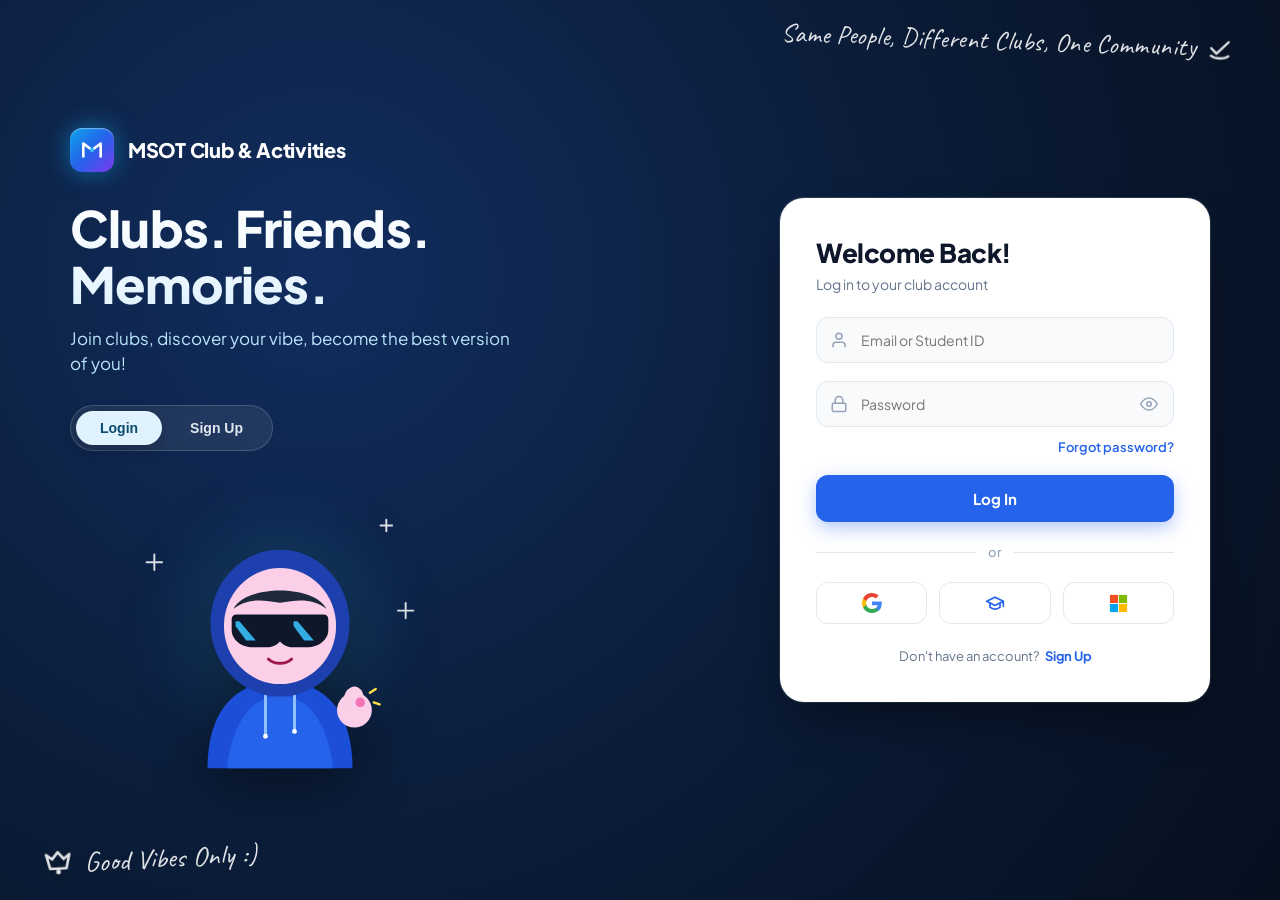
==== frontend/index.html @ 49da8acc "Initial commit: MSOT portal backend and student dashboard" ====
<!DOCTYPE html>
<html lang="en">
<head>
  <meta charset="UTF-8" />
  <meta name="viewport" content="width=device-width, initial-scale=1.0" />
  <title>MSOT Club & Activities — Portal</title>
  <link rel="preconnect" href="https://fonts.googleapis.com">
  <link rel="preconnect" href="https://fonts.gstatic.com" crossorigin>
  <link href="https://fonts.googleapis.com/css2?family=Caveat:wght@600;700&family=Plus+Jakarta+Sans:wght@400;500;600;700;800&display=swap" rel="stylesheet">
  <style>
    :root {
      --bg-dark-1: #112d5e;
      --bg-dark-2: #0b1d3a;
      --bg-dark-3: #060f1e;
      --accent-blue: #2563eb;
      --accent-blue-hover: #1d4ed8;
      --accent-cyan: #38bdf8;
      --text-muted: #64748b;
      --card-bg: #ffffff;
    }

    * {
      box-sizing: border-box;
      margin: 0;
      padding: 0;
    }

    body {
      font-family: 'Plus Jakarta Sans', -apple-system, BlinkMacSystemFont, sans-serif;
      min-height: 100vh;
      background: radial-gradient(circle at 25% 30%, var(--bg-dark-1) 0%, var(--bg-dark-2) 48%, var(--bg-dark-3) 100%);
      color: #ffffff;
      display: flex;
      align-items: center;
      justify-content: center;
      padding: 28px 20px;
      position: relative;
      overflow-x: hidden;
    }

    /* Ambient Hand-drawn Chalk Accents */
    .doodle {
      position: absolute;
      font-family: 'Caveat', cursive;
      color: rgba(255, 255, 255, 0.88);
      pointer-events: none;
      user-select: none;
      z-index: 1;
    }

    .doodle-top-right {
      top: 24px;
      right: 48px;
      font-size: 26px;
      letter-spacing: 0.5px;
      display: flex;
      align-items: center;
      gap: 10px;
      transform: rotate(2deg);
    }

    .doodle-bottom-left {
      bottom: 24px;
      left: 44px;
      font-size: 28px;
      display: flex;
      align-items: center;
      gap: 12px;
      transform: rotate(-3deg);
    }

    .doodle svg {
      filter: drop-shadow(0 2px 4px rgba(0,0,0,0.3));
    }

    /* Main Container Split */
    .portal-container {
      width: 100%;
      max-width: 1140px;
      display: grid;
      grid-template-columns: 1.15fr 0.95fr;
      gap: 48px;
      align-items: center;
      position: relative;
      z-index: 2;
    }

    /* Left Showcase Section */
    .showcase-section {
      display: flex;
      flex-direction: column;
      gap: 28px;
      padding-right: 12px;
    }

    /* Modern Geometric Emblem (No Cat Face) */
    .brand-header {
      display: flex;
      align-items: center;
      gap: 14px;
    }

    .brand-logo {
      width: 44px;
      height: 44px;
      background: linear-gradient(135deg, #0ea5e9 0%, #2563eb 50%, #7c3aed 100%);
      border-radius: 12px;
      display: flex;
      align-items: center;
      justify-content: center;
      box-shadow: 0 0 24px rgba(14, 165, 233, 0.55), inset 0 1px 1px rgba(255, 255, 255, 0.4);
      flex-shrink: 0;
    }

    .brand-title {
      font-size: 20px;
      font-weight: 800;
      letter-spacing: -0.3px;
      color: #ffffff;
    }

    .headline-block h1 {
      font-size: clamp(34px, 4.4vw, 50px);
      font-weight: 800;
      line-height: 1.12;
      letter-spacing: -0.8px;
      margin-bottom: 14px;
      background: linear-gradient(180deg, #ffffff 0%, #e0f2fe 100%);
      -webkit-background-clip: text;
      -webkit-text-fill-color: transparent;
    }

    .headline-block p {
      font-size: 17px;
      color: #bae6fd;
      line-height: 1.5;
      max-width: 460px;
    }

    /* Segmented Pill Switcher */
    .pill-switcher {
      display: inline-flex;
      background: rgba(255, 255, 255, 0.08);
      backdrop-filter: blur(8px);
      padding: 5px;
      border-radius: 9999px;
      border: 1px solid rgba(255, 255, 255, 0.16);
      width: fit-content;
      gap: 4px;
    }

    .pill-btn {
      padding: 9px 24px;
      border-radius: 9999px;
      font-size: 14px;
      font-weight: 700;
      border: none;
      cursor: pointer;
      transition: all 0.22s ease;
      color: #e2e8f0;
      background: transparent;
    }

    .pill-btn.active {
      background: #e0f2fe;
      color: #0c4a6e;
      box-shadow: 0 4px 14px rgba(0, 0, 0, 0.22);
    }

    /* Stylized Hoodie Mascot */
    .mascot-wrapper {
      position: relative;
      width: 100%;
      max-width: 420px;
      height: 290px;
      display: flex;
      align-items: center;
      justify-content: center;
      margin-top: 4px;
    }

    .mascot-glow {
      position: absolute;
      width: 250px;
      height: 250px;
      background: radial-gradient(circle, rgba(56, 189, 248, 0.32) 0%, rgba(37, 99, 235, 0) 70%);
      filter: blur(28px);
      z-index: 0;
    }

    .mascot-svg {
      position: relative;
      z-index: 1;
      width: 100%;
      height: 100%;
      filter: drop-shadow(0 16px 28px rgba(0, 0, 0, 0.45));
    }

    /* Right Auth Card */
    .auth-card {
      background: var(--card-bg);
      border-radius: 24px;
      padding: 38px 36px;
      color: #0f172a;
      box-shadow: 0 24px 50px -10px rgba(0, 0, 0, 0.42), 0 0 1px 1px rgba(255, 255, 255, 0.15);
      width: 100%;
      max-width: 430px;
      margin-left: auto;
    }

    .auth-header {
      margin-bottom: 24px;
    }

    .auth-header h2 {
      font-size: 26px;
      font-weight: 800;
      color: #0f172a;
      letter-spacing: -0.5px;
      margin-bottom: 6px;
    }

    .auth-header p {
      font-size: 14px;
      color: var(--text-muted);
    }

    /* Form Inputs */
    .form-group {
      margin-bottom: 18px;
    }

    .input-wrapper {
      position: relative;
      display: flex;
      align-items: center;
    }

    .input-icon {
      position: absolute;
      left: 14px;
      color: #94a3b8;
      pointer-events: none;
      display: flex;
      align-items: center;
    }

    .form-input {
      width: 100%;
      padding: 13px 42px 13px 44px;
      font-size: 14px;
      font-family: inherit;
      border: 1.5px solid #e2e8f0;
      border-radius: 12px;
      outline: none;
      background: #f8fafc;
      color: #0f172a;
      transition: all 0.2s ease;
    }

    .form-input:focus {
      background: #ffffff;
      border-color: var(--accent-blue);
      box-shadow: 0 0 0 4px rgba(37, 99, 235, 0.12);
    }

    .toggle-password {
      position: absolute;
      right: 12px;
      background: none;
      border: none;
      color: #94a3b8;
      cursor: pointer;
      display: flex;
      align-items: center;
      padding: 4px;
      transition: color 0.2s ease;
    }

    .toggle-password:hover {
      color: #475569;
    }

    .forgot-link-wrap {
      display: flex;
      justify-content: flex-end;
      margin-top: -6px;
      margin-bottom: 20px;
    }

    .forgot-link {
      font-size: 13px;
      font-weight: 600;
      color: var(--accent-blue);
      text-decoration: none;
      transition: color 0.18s;
    }

    .forgot-link:hover {
      color: var(--accent-blue-hover);
      text-decoration: underline;
    }

    /* Primary Submit Button */
    .submit-btn {
      width: 100%;
      padding: 14px;
      background: var(--accent-blue);
      color: #ffffff;
      border: none;
      border-radius: 12px;
      font-size: 15px;
      font-weight: 700;
      font-family: inherit;
      cursor: pointer;
      box-shadow: 0 6px 18px rgba(37, 99, 235, 0.35);
      transition: all 0.2s ease;
    }

    .submit-btn:hover {
      background: var(--accent-blue-hover);
      transform: translateY(-1px);
      box-shadow: 0 8px 22px rgba(37, 99, 235, 0.45);
    }

    .submit-btn:active {
      transform: translateY(0);
    }

    /* Divider */
    .divider {
      display: flex;
      align-items: center;
      gap: 12px;
      margin: 22px 0;
      color: #94a3b8;
      font-size: 13px;
      font-weight: 500;
    }

    .divider::before,
    .divider::after {
      content: "";
      flex: 1;
      height: 1px;
      background: #e2e8f0;
    }

    /* Social Auth Icons */
    .social-auth-grid {
      display: grid;
      grid-template-columns: repeat(3, 1fr);
      gap: 12px;
      margin-bottom: 24px;
    }

    .social-btn {
      display: flex;
      align-items: center;
      justify-content: center;
      padding: 10px 0;
      border-radius: 12px;
      border: 1.5px solid #e2e8f0;
      background: #ffffff;
      cursor: pointer;
      transition: all 0.2s ease;
    }

    .social-btn:hover {
      background: #f8fafc;
      border-color: #cbd5e1;
      transform: translateY(-1px);
    }

    /* Footer Switch Link */
    .card-footer {
      text-align: center;
      font-size: 13px;
      color: var(--text-muted);
    }

    .card-footer a {
      color: var(--accent-blue);
      text-decoration: none;
      font-weight: 700;
      margin-left: 4px;
    }

    .card-footer a:hover {
      text-decoration: underline;
    }

    /* Responsive Queries */
    @media (max-width: 960px) {
      body {
        padding: 60px 16px 40px;
      }
      .portal-container {
        grid-template-columns: 1fr;
        gap: 36px;
      }
      .showcase-section {
        align-items: center;
        text-align: center;
        padding-right: 0;
      }
      .brand-header {
        justify-content: center;
      }
      .headline-block p {
        margin: 0 auto;
      }
      .pill-switcher {
        margin: 0 auto;
      }
      .mascot-wrapper {
        height: 220px;
      }
      .auth-card {
        margin: 0 auto;
      }
      .doodle-top-right {
        top: 14px;
        right: 18px;
        font-size: 20px;
      }
      .doodle-bottom-left {
        display: none;
      }
    }
  </style>
</head>
<body>

  <!-- Top Right Chalk Doodle -->
  <div class="doodle doodle-top-right">
    <span>Same People, Different Clubs, One Community</span>
    <svg width="26" height="26" viewBox="0 0 24 24" fill="none" stroke="currentColor" stroke-width="2.2" stroke-linecap="round" stroke-linejoin="round">
      <path d="M20 6L9 17l-5-5"/>
      <path d="M4 19c4 3 12 3 16 0"/>
    </svg>
  </div>

  <!-- Bottom Left Chalk Doodle -->
  <div class="doodle doodle-bottom-left">
    <svg width="28" height="28" viewBox="0 0 24 24" fill="none" stroke="currentColor" stroke-width="2.2" stroke-linecap="round" stroke-linejoin="round">
      <path d="M2 4l3 12h14l3-12-5 4-5-6-5 6-5-4z"/>
      <circle cx="12" cy="19" r="1"/>
    </svg>
    <span>Good Vibes Only :)</span>
  </div>

  <main class="portal-container">
    <!-- Left Hero & Branding -->
    <section class="showcase-section">
      <!-- Clean Geometric MSOT Tech Emblem -->
      <div class="brand-header">
        <div class="brand-logo" aria-label="MSOT Logo">
          <svg width="26" height="26" viewBox="0 0 24 24" fill="none">
            <path d="M4 18V6L12 12L20 6V18" stroke="#ffffff" stroke-width="2.4" stroke-linecap="round" stroke-linejoin="round"/>
            <circle cx="12" cy="12" r="2" fill="#38bdf8"/>
          </svg>
        </div>
        <span class="brand-title">MSOT Club & Activities</span>
      </div>

      <div class="headline-block">
        <h1>Clubs. Friends.<br>Memories.</h1>
        <p>Join clubs, discover your vibe, become the best version of you!</p>
      </div>

      <!-- Segmented Pill Switcher -->
      <div class="pill-switcher" role="tablist">
        <button id="tabLogin" class="pill-btn active" onclick="switchMode('login')">Login</button>
        <button id="tabSignup" class="pill-btn" onclick="switchMode('signup')">Sign Up</button>
      </div>

      <!-- Vector Mascot: Cool Student wearing Sunglasses & Hoodie -->
      <div class="mascot-wrapper">
        <div class="mascot-glow"></div>
        <svg class="mascot-svg" viewBox="0 0 400 300" fill="none" xmlns="http://www.w3.org/2000/svg">
          <!-- Sparkle Accents -->
          <g stroke="#ffffff" stroke-width="2" stroke-linecap="round" opacity="0.85">
            <path d="M70 90V74M62 82H78" />
            <path d="M330 140V124M322 132H338" />
            <path d="M310 50V38M304 44H316" />
          </g>

          <!-- Hoodie Torso -->
          <path d="M125 295C125 240 150 205 200 205C250 205 275 240 275 295H125Z" fill="#1d4ed8"/>
          <path d="M145 295C150 250 170 220 200 220C230 220 250 250 255 295H145Z" fill="#2563eb"/>

          <!-- Drawstrings -->
          <path d="M185 220V260" stroke="#93c5fd" stroke-width="3" stroke-linecap="round"/>
          <path d="M215 220V255" stroke="#93c5fd" stroke-width="3" stroke-linecap="round"/>
          <circle cx="185" cy="262" r="2.5" fill="#ffffff"/>
          <circle cx="215" cy="257" r="2.5" fill="#ffffff"/>

          <!-- Head & Hood -->
          <ellipse cx="200" cy="145" rx="72" ry="76" fill="#1e40af"/>
          <ellipse cx="200" cy="148" rx="58" ry="60" fill="#fbcfe8"/>

          <!-- Hair Fringe -->
          <path d="M152 130C165 105 235 105 248 130C235 120 220 120 200 124C180 120 165 120 152 130Z" fill="#1e293b"/>

          <!-- Sunglasses -->
          <path d="M155 136H245C248 136 250 138 250 141V152C250 162 240 170 228 170H214C206 170 202 166 200 164C198 166 194 170 186 170H172C160 170 150 162 150 152V141C150 138 152 136 155 136Z" fill="#0f172a"/>
          <!-- Lens Reflections -->
          <path d="M158 143L175 163H165L154 148V143H158Z" fill="#38bdf8" opacity="0.9"/>
          <path d="M218 143L235 163H225L214 148V143H218Z" fill="#38bdf8" opacity="0.9"/>

          <!-- Confident Grin -->
          <path d="M188 182C194 188 206 188 212 182" stroke="#9d174d" stroke-width="3" stroke-linecap="round"/>

          <!-- Thumbs-up Hand -->
          <g transform="translate(255, 205)">
            <ellipse cx="22" cy="30" rx="18" ry="18" fill="#fbcfe8"/>
            <path d="M16 20C16 10 24 8 26 14L28 24" stroke="#fbcfe8" stroke-width="10" stroke-linecap="round"/>
            <circle cx="28" cy="22" r="5" fill="#f472b6"/>
            <!-- Sparkles off thumb -->
            <path d="M38 12L44 8M42 22L48 24" stroke="#fde047" stroke-width="2.5" stroke-linecap="round"/>
          </g>
        </svg>
      </div>
    </section>

    <!-- Right White Auth Card -->
    <section class="auth-card" aria-label="Authentication Form">
      <div class="auth-header">
        <h2 id="cardTitle">Welcome Back!</h2>
        <p id="cardSubtitle">Log in to your club account</p>
      </div>

      <form id="authForm" onsubmit="handleFormSubmit(event)">
        <!-- Email or Student ID -->
        <div class="form-group">
          <div class="input-wrapper">
            <span class="input-icon">
              <svg width="18" height="18" viewBox="0 0 24 24" fill="none" stroke="currentColor" stroke-width="2" stroke-linecap="round" stroke-linejoin="round">
                <path d="M20 21v-2a4 4 0 0 0-4-4H8a4 4 0 0 0-4 4v2"></path>
                <circle cx="12" cy="7" r="4"></circle>
              </svg>
            </span>
            <input type="text" id="credentialInput" class="form-input" placeholder="Email or Student ID" required autocomplete="username" />
          </div>
        </div>

        <!-- Password -->
        <div class="form-group">
          <div class="input-wrapper">
            <span class="input-icon">
              <svg width="18" height="18" viewBox="0 0 24 24" fill="none" stroke="currentColor" stroke-width="2" stroke-linecap="round" stroke-linejoin="round">
                <rect x="3" y="11" width="18" height="11" rx="2" ry="2"></rect>
                <path d="M7 11V7a5 5 0 0 1 10 0v4"></path>
              </svg>
            </span>
            <input type="password" id="passwordInput" class="form-input" placeholder="Password" required autocomplete="current-password" />
            <button type="button" class="toggle-password" onclick="togglePasswordVisibility()" aria-label="Toggle password visibility">
              <!-- Eye Icon -->
              <svg id="eyeIcon" width="18" height="18" viewBox="0 0 24 24" fill="none" stroke="currentColor" stroke-width="2" stroke-linecap="round" stroke-linejoin="round">
                <path d="M1 12s4-8 11-8 11 8 11 8-4 8-11 8-11-8-11-8z"></path>
                <circle cx="12" cy="12" r="3"></circle>
              </svg>
            </button>
          </div>
        </div>

        <!-- Forgot Password -->
        <div class="forgot-link-wrap" id="forgotWrap">
          <a href="#" class="forgot-link">Forgot password?</a>
        </div>

        <!-- Submit Button -->
        <button type="submit" id="submitBtn" class="submit-btn">Log In</button>
      </form>

      <!-- Alternate Divider -->
      <div class="divider">or</div>

      <!-- Social Logins (Google, Student Portal / Cap, Microsoft) -->
      <div class="social-auth-grid">
        <!-- Google -->
        <button type="button" class="social-btn" title="Sign in with Google">
          <svg width="20" height="20" viewBox="0 0 24 24">
            <path fill="#4285F4" d="M23.745 12.27c0-.7-.06-1.4-.19-2.07H12v4.51h6.6c-.29 1.52-1.14 2.82-2.4 3.68v3.05h3.88c2.27-2.09 3.66-5.17 3.66-9.17z"/>
            <path fill="#34A853" d="M12 24c3.24 0 5.95-1.08 7.93-2.91l-3.88-3.05c-1.08.72-2.45 1.16-4.05 1.16-3.12 0-5.77-2.1-6.72-4.93H1.25v3.15C3.26 21.36 7.34 24 12 24z"/>
            <path fill="#FBBC05" d="M5.28 14.27c-.25-.72-.38-1.49-.38-2.27s.13-1.55.38-2.27V6.58H1.25C.45 8.18 0 9.99 0 12s.45 3.82 1.25 5.42l4.03-3.15z"/>
            <path fill="#EA4335" d="M12 4.75c1.77 0 3.35.61 4.6 1.8l3.42-3.42C17.95 1.19 15.24 0 12 0 7.34 0 3.26 2.64 1.25 6.58l4.03 3.15c.95-2.83 3.6-4.98 6.72-4.98z"/>
          </svg>
        </button>

        <!-- Student Portal / Academic Cap -->
        <button type="button" class="social-btn" title="Sign in with Student Portal">
          <svg width="20" height="20" viewBox="0 0 24 24" fill="none" stroke="#2563eb" stroke-width="2" stroke-linecap="round" stroke-linejoin="round">
            <path d="M22 10v6M2 10l10-5 10 5-10 5z"/>
            <path d="M6 12v5c3 3 9 3 12 0v-5"/>
          </svg>
        </button>

        <!-- Microsoft -->
        <button type="button" class="social-btn" title="Sign in with Microsoft">
          <svg width="19" height="19" viewBox="0 0 21 21">
            <rect x="1" y="1" width="9" height="9" fill="#f25022"/>
            <rect x="11" y="1" width="9" height="9" fill="#7fba00"/>
            <rect x="1" y="11" width="9" height="9" fill="#00a4ef"/>
            <rect x="11" y="11" width="9" height="9" fill="#ffb900"/>
          </svg>
        </button>
      </div>

      <!-- Footer Mode Toggle Link -->
      <div class="card-footer">
        <span id="footerPrompt">Don't have an account?</span>
        <a href="javascript:void(0)" id="footerActionLink" onclick="toggleModeFromFooter()">Sign Up</a>
      </div>
    </section>
  </main>

  <script>
    let currentMode = 'login';

    function switchMode(mode) {
      currentMode = mode;
      const tabLogin = document.getElementById('tabLogin');
      const tabSignup = document.getElementById('tabSignup');
      const cardTitle = document.getElementById('cardTitle');
      const cardSubtitle = document.getElementById('cardSubtitle');
      const submitBtn = document.getElementById('submitBtn');
      const forgotWrap = document.getElementById('forgotWrap');
      const footerPrompt = document.getElementById('footerPrompt');
      const footerActionLink = document.getElementById('footerActionLink');

      if (mode === 'signup') {
        tabLogin.classList.remove('active');
        tabSignup.classList.add('active');
        cardTitle.textContent = 'Create an Account';
        cardSubtitle.textContent = 'Join the MSOT club community';
        submitBtn.textContent = 'Sign Up';
        forgotWrap.style.display = 'none';
        footerPrompt.textContent = 'Already have an account?';
        footerActionLink.textContent = 'Log In';
      } else {
        tabSignup.classList.remove('active');
        tabLogin.classList.add('active');
        cardTitle.textContent = 'Welcome Back!';
        cardSubtitle.textContent = 'Log in to your club account';
        submitBtn.textContent = 'Log In';
        forgotWrap.style.display = 'flex';
        footerPrompt.textContent = "Don't have an account?";
        footerActionLink.textContent = 'Sign Up';
      }
    }

    function toggleModeFromFooter() {
      switchMode(currentMode === 'login' ? 'signup' : 'login');
    }

    function togglePasswordVisibility() {
      const pwd = document.getElementById('passwordInput');
      const eye = document.getElementById('eyeIcon');
      if (pwd.type === 'password') {
        pwd.type = 'text';
        eye.innerHTML = `
          <path d="M17.94 17.94A10.07 10.07 0 0 1 12 20c-7 0-11-8-11-8a18.45 18.45 0 0 1 5.06-5.94M9.9 4.24A9.12 9.12 0 0 1 12 4c7 0 11 8 11 8a18.5 18.5 0 0 1-2.16 3.19m-6.72-1.07a3 3 0 1 1-4.24-4.24"></path>
          <line x1="1" y1="1" x2="23" y2="23"></line>
        `;
      } else {
        pwd.type = 'password';
        eye.innerHTML = `
          <path d="M1 12s4-8 11-8 11 8 11 8-4 8-11 8-11-8-11-8z"></path>
          <circle cx="12" cy="12" r="3"></circle>
        `;
      }
    }

    async function handleFormSubmit(e) {
      e.preventDefault();
      const identifier = document.getElementById('credentialInput').value.trim();
      const password = document.getElementById('passwordInput').value;
      const submitBtn = document.getElementById('submitBtn');

      submitBtn.disabled = true;
      submitBtn.textContent = 'Verifying...';

      try {
        const res = await fetch('http://127.0.0.1:8000/api/login', {
          method: 'POST',
          headers: { 'Content-Type': 'application/json' },
          body: JSON.stringify({ identifier, password })
        });

        const data = await res.json();

        if (!res.ok) {
          alert(data.detail || 'Login failed. Check your credentials.');
          return;
        }

        // Store user identity & role in browser storage
        localStorage.setItem('user_session', JSON.stringify(data.user));

        alert(`Login Successful!\nWelcome: ${data.user.name}\nRole: ${data.user.role.toUpperCase()}`);

        // Redirect to dashboard (we will build this file next)
        window.location.href = 'dashboard.html';

      } catch (err) {
        alert('Cannot reach server. Make sure Uvicorn is running on port 8000.');
      } finally {
        submitBtn.disabled = false;
        submitBtn.textContent = 'Log In';
      }
    }
  </script>
</body>
</html>
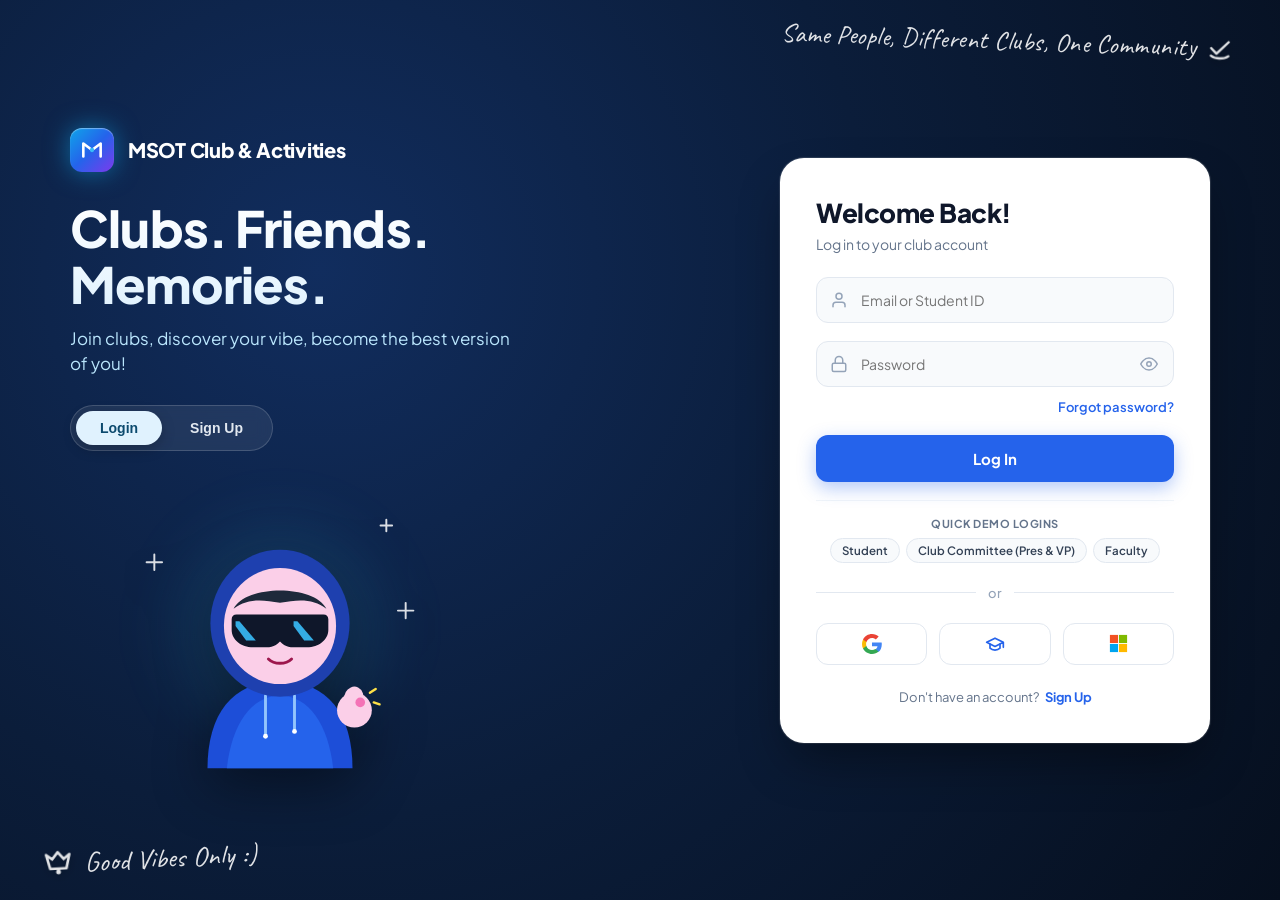
==== commit 833e573b: "feat: restore floating navbar, update hero banner with college club imagery, and merge president/vp " ====
--- a/frontend/index.html
+++ b/frontend/index.html
@@ -428,6 +428,89 @@
         display: none;
       }
     }
+
+    /* Inline Alert Notifications */
+    .auth-alert {
+      padding: 11px 14px;
+      border-radius: 12px;
+      font-size: 13px;
+      font-weight: 600;
+      display: flex;
+      align-items: center;
+      gap: 10px;
+      margin-bottom: 18px;
+      animation: alertSlideIn 0.22s ease-out;
+      line-height: 1.4;
+    }
+
+    @keyframes alertSlideIn {
+      from { opacity: 0; transform: translateY(-6px); }
+      to { opacity: 1; transform: translateY(0); }
+    }
+
+    @keyframes spin {
+      to { transform: rotate(360deg); }
+    }
+
+    .alert-error {
+      background: #fef2f2;
+      color: #991b1b;
+      border: 1px solid #fecaca;
+    }
+
+    .alert-success {
+      background: #f0fdf4;
+      color: #166534;
+      border: 1px solid #bbf7d0;
+    }
+
+    /* Demo Quick-Fill Bar */
+    .demo-accounts-bar {
+      margin-top: 18px;
+      padding-top: 16px;
+      border-top: 1px solid #f1f5f9;
+      text-align: center;
+    }
+
+    .demo-accounts-title {
+      display: block;
+      font-size: 11px;
+      font-weight: 700;
+      color: #64748b;
+      text-transform: uppercase;
+      letter-spacing: 0.5px;
+      margin-bottom: 8px;
+    }
+
+    .demo-chips-grid {
+      display: flex;
+      justify-content: center;
+      flex-wrap: wrap;
+      gap: 6px;
+    }
+
+    .demo-chip {
+      background: #f8fafc;
+      border: 1px solid #e2e8f0;
+      border-radius: 999px;
+      padding: 4px 11px;
+      font-size: 11.5px;
+      font-weight: 600;
+      color: #334155;
+      font-family: inherit;
+      cursor: pointer;
+      transition: all 0.15s ease;
+      display: inline-flex;
+      align-items: center;
+      gap: 4px;
+    }
+
+    .demo-chip:hover {
+      background: #eff6ff;
+      border-color: #93c5fd;
+      color: #1d4ed8;
+      transform: translateY(-1px);
+    }
   </style>
 </head>
 <body>
@@ -530,6 +613,9 @@
         <h2 id="cardTitle">Welcome Back!</h2>
         <p id="cardSubtitle">Log in to your club account</p>
       </div>
+
+      <!-- Inline Notification Alert -->
+      <div id="authAlert" class="auth-alert" style="display: none;"></div>
 
       <form id="authForm" onsubmit="handleFormSubmit(event)">
         <!-- Email or Student ID -->
@@ -574,6 +660,16 @@
         <button type="submit" id="submitBtn" class="submit-btn">Log In</button>
       </form>
 
+      <!-- Quick Demo Logins -->
+      <div class="demo-accounts-bar">
+        <span class="demo-accounts-title">Quick Demo Logins</span>
+        <div class="demo-chips-grid">
+          <button type="button" class="demo-chip" onclick="quickFill('student@msot.edu', 'student123')">Student</button>
+          <button type="button" class="demo-chip" onclick="quickFill('committee@msot.edu', 'admin123')">Club Committee (Pres & VP)</button>
+          <button type="button" class="demo-chip" onclick="quickFill('faculty@msot.edu', 'faculty123')">Faculty</button>
+        </div>
+      </div>
+
       <!-- Alternate Divider -->
       <div class="divider">or</div>
 
@@ -673,17 +769,61 @@
       }
     }
 
+    function showAlert(msg, type = 'error') {
+      const alertBox = document.getElementById('authAlert');
+      if (!alertBox) return;
+      alertBox.className = `auth-alert ${type === 'success' ? 'alert-success' : 'alert-error'}`;
+      alertBox.innerHTML = `
+        <svg width="18" height="18" viewBox="0 0 24 24" fill="none" stroke="currentColor" stroke-width="2.5" style="flex-shrink:0;">
+          ${type === 'success' 
+            ? '<path d="M22 11.08V12a10 10 0 1 1-5.93-9.14"/><polyline points="22 4 12 14.01 9 11.01"/>' 
+            : '<circle cx="12" cy="12" r="10"/><line x1="12" y1="8" x2="12" y2="12"/><line x1="12" y1="16" x2="12.01" y2="16"/>'}
+        </svg>
+        <span>${msg}</span>
+      `;
+      alertBox.style.display = 'flex';
+    }
+
+    function hideAlert() {
+      const alertBox = document.getElementById('authAlert');
+      if (alertBox) alertBox.style.display = 'none';
+    }
+
+    function quickFill(email, pwd) {
+      if (currentMode !== 'login') switchMode('login');
+      hideAlert();
+      document.getElementById('credentialInput').value = email;
+      document.getElementById('passwordInput').value = pwd;
+      const submitBtn = document.getElementById('submitBtn');
+      submitBtn.style.transform = 'scale(1.02)';
+      setTimeout(() => submitBtn.style.transform = '', 180);
+      document.getElementById('credentialInput').focus();
+    }
+
     async function handleFormSubmit(e) {
       e.preventDefault();
+      hideAlert();
+
       const identifier = document.getElementById('credentialInput').value.trim();
       const password = document.getElementById('passwordInput').value;
       const submitBtn = document.getElementById('submitBtn');
 
       submitBtn.disabled = true;
-      submitBtn.textContent = 'Verifying...';
+      submitBtn.innerHTML = `
+        <span style="display:inline-flex; align-items:center; gap:8px;">
+          <svg width="16" height="16" viewBox="0 0 24 24" fill="none" stroke="currentColor" stroke-width="3" style="animation: spin 0.8s linear infinite;">
+            <circle cx="12" cy="12" r="10" stroke-opacity="0.3"></circle>
+            <path d="M12 2a10 10 0 0 1 10 10" stroke-linecap="round"></path>
+          </svg>
+          Signing In...
+        </span>
+      `;
+
+      // Support dynamic API target
+      const apiHost = window.location.port === '8000' ? '' : 'http://127.0.0.1:8000';
 
       try {
-        const res = await fetch('http://127.0.0.1:8000/api/login', {
+        const res = await fetch(`${apiHost}/api/login`, {
           method: 'POST',
           headers: { 'Content-Type': 'application/json' },
           body: JSON.stringify({ identifier, password })
@@ -692,23 +832,24 @@
         const data = await res.json();
 
         if (!res.ok) {
-          alert(data.detail || 'Login failed. Check your credentials.');
+          showAlert(data.detail || 'Invalid email or password. Please try again.', 'error');
           return;
         }
 
         // Store user identity & role in browser storage
         localStorage.setItem('user_session', JSON.stringify(data.user));
 
-        alert(`Login Successful!\nWelcome: ${data.user.name}\nRole: ${data.user.role.toUpperCase()}`);
-
-        // Redirect to dashboard (we will build this file next)
-        window.location.href = 'dashboard.html';
+        showAlert(`Welcome back, ${data.user.name}! Redirecting to dashboard...`, 'success');
+
+        setTimeout(() => {
+          window.location.href = 'dashboard.html';
+        }, 500);
 
       } catch (err) {
-        alert('Cannot reach server. Make sure Uvicorn is running on port 8000.');
+        showAlert('Cannot connect to authentication service. Ensure FastAPI server is running.', 'error');
       } finally {
         submitBtn.disabled = false;
-        submitBtn.textContent = 'Log In';
+        submitBtn.textContent = currentMode === 'login' ? 'Log In' : 'Sign Up';
       }
     }
   </script>
